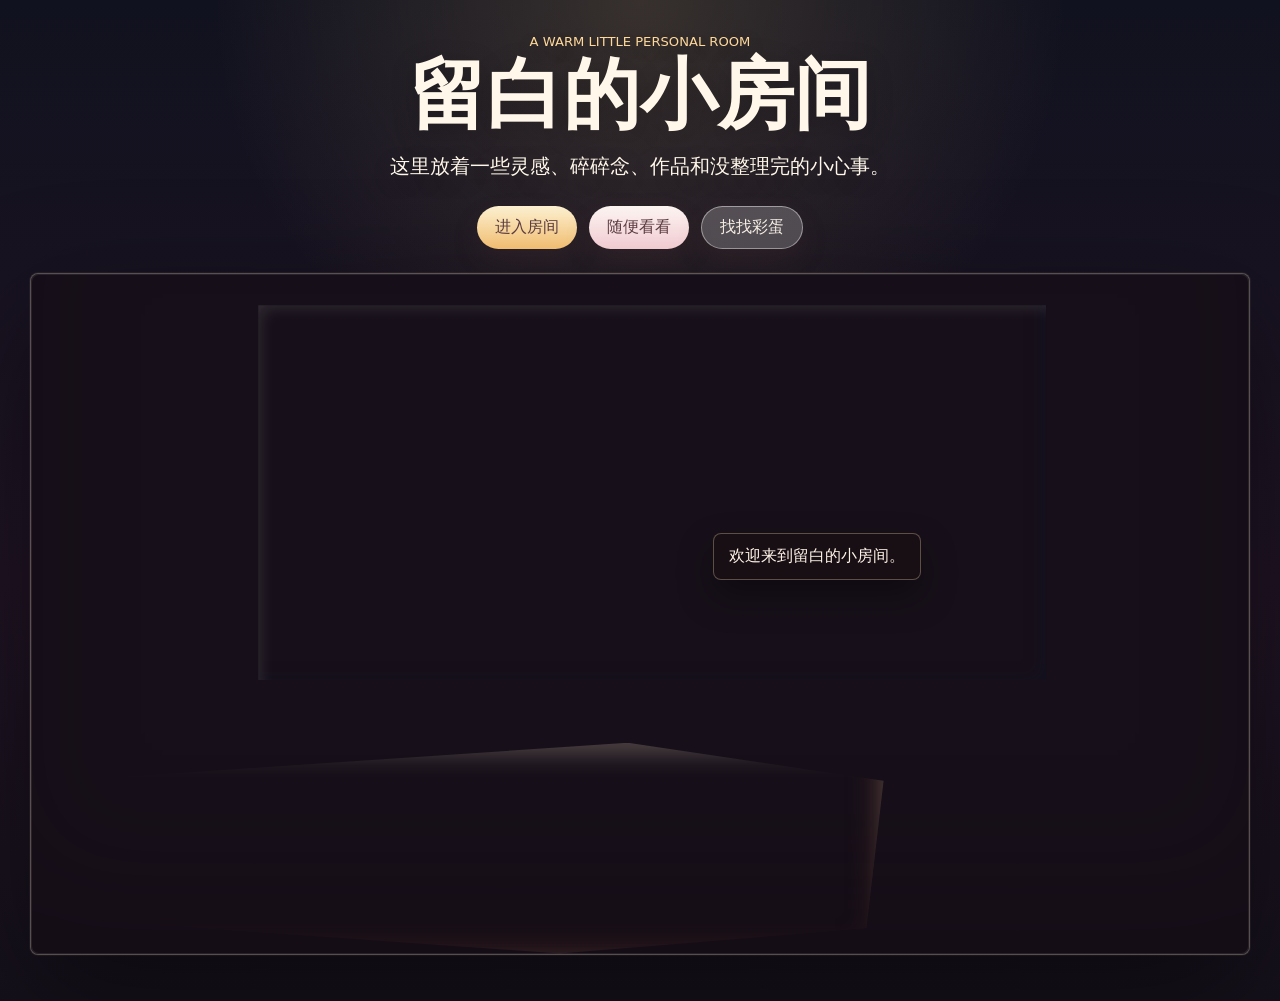
==== index.html @ 221726df "Add files via upload" ====
<!DOCTYPE html>
<html lang="zh-CN">
<head>
  <meta charset="UTF-8">
  <meta name="viewport" content="width=device-width, initial-scale=1.0">
  <title>留白的小房间</title>
  <link rel="stylesheet" href="style.css">
</head>
<body>
  <main class="page-shell">
    <section class="intro" aria-labelledby="site-title">
      <p class="eyebrow">A warm little personal room</p>
      <h1 id="site-title">留白的小房间</h1>
      <p class="subtitle">这里放着一些灵感、碎碎念、作品和没整理完的小心事。</p>
      <div class="hero-actions" aria-label="首页操作">
        <button class="soft-button" data-action="enter">进入房间</button>
        <button class="soft-button secondary" data-action="random-room">随便看看</button>
        <button class="soft-button ghost" data-action="drawer">找找彩蛋</button>
      </div>
    </section>

    <section class="room-wrap" aria-label="留白的小房间互动首页">
      <div class="room" id="room">
        <div class="wall-glow" aria-hidden="true"></div>
        <div class="room-fade-layer" id="roomFadeLayer" aria-hidden="true"></div>

        <button class="room-item window" data-panel="window" aria-label="窗户：今日心情和今日天空">
          <span class="night-sky">
            <span class="moon"></span>
            <span class="star star-a"></span>
            <span class="star star-b"></span>
            <span class="star star-c"></span>
            <span class="cloud cloud-a"></span>
            <span class="cloud cloud-b"></span>
          </span>
          <span class="window-frame"></span>
          <span class="item-label">今日天空</span>
        </button>

        <button class="room-item photo-wall" data-panel="photos" aria-label="墙上照片：图片作品和照片收藏">
          <span class="photo-card photo-one"></span>
          <span class="photo-card photo-two"></span>
          <span class="photo-card photo-three"></span>
          <span class="item-label">照片墙</span>
        </button>

        <button class="room-item sticky-notes" data-panel="notes" aria-label="便利贴：灵感记录">
          <span></span>
          <span></span>
          <span></span>
          <span class="item-label">灵感便利贴</span>
        </button>

        <button class="room-item wardrobe" data-panel="wardrobe" aria-label="衣柜：Warma 换装图鉴">
          <span class="wardrobe-door left-door"></span>
          <span class="wardrobe-door right-door"></span>
          <span class="handle handle-left"></span>
          <span class="handle handle-right"></span>
          <span class="item-label">换装图鉴</span>
        </button>

        <button class="room-item bed" data-panel="bed" aria-label="小床：碎碎念和日常短句">
          <span class="pillow"></span>
          <span class="blanket"></span>
          <span class="bed-leg leg-left"></span>
          <span class="bed-leg leg-right"></span>
          <span class="item-label">碎碎念</span>
        </button>

        <button class="room-item desk" data-panel="desk" aria-label="书桌：网页项目和小工具">
          <span class="desk-top"></span>
          <span class="desk-leg left"></span>
          <span class="desk-leg right"></span>
          <span class="item-label">项目书桌</span>
        </button>

        <button class="room-item computer" data-panel="computer" aria-label="电脑：作品展示">
          <span class="monitor">
            <span class="screen-line"></span>
            <span class="screen-dot"></span>
          </span>
          <span class="monitor-stand"></span>
          <span class="keyboard"></span>
          <span class="item-label">作品电脑</span>
        </button>

        <button class="room-item drawer" data-panel="drawer" aria-label="抽屉：隐藏彩蛋">
          <span class="drawer-box"></span>
          <span class="drawer-knob"></span>
          <span class="item-label">秘密抽屉</span>
        </button>

        <button class="room-item lamp" id="lampToggle" aria-label="台灯：切换星空和日出">
          <span class="lamp-shade"></span>
          <span class="lamp-light"></span>
          <span class="lamp-stem"></span>
          <span class="lamp-base"></span>
          <span class="item-label">台灯</span>
        </button>

        <button class="room-item warma" id="warma" aria-label="Warma 小助手：点击换装并随机说一句话">
          <img src="assets/warma-integrated.png" alt="" class="warma-art">
          <span class="item-label">Warma</span>
        </button>

        <div class="speech-bubble" id="speechBubble" aria-live="polite">
          欢迎来到留白的小房间。
        </div>
      </div>
    </section>
  </main>

  <div class="modal" id="contentModal" aria-hidden="true" role="dialog" aria-modal="true" aria-labelledby="modalTitle">
    <div class="modal-card">
      <button class="icon-button close-modal" type="button" aria-label="关闭弹窗">×</button>
      <p class="modal-kicker" id="modalKicker">Room corner</p>
      <h2 id="modalTitle">标题</h2>
      <div class="modal-content" id="modalContent"></div>
    </div>
  </div>

  <div class="developer-panel" id="developerPanel" aria-hidden="true" role="dialog" aria-modal="true" aria-labelledby="developerTitle">
    <div class="developer-card">
      <div class="developer-head">
        <div>
          <p class="modal-kicker">Hidden console</p>
          <h2 id="developerTitle">开发者数据面板</h2>
        </div>
        <button class="icon-button" id="closeDeveloper" type="button" aria-label="关闭开发者面板">×</button>
      </div>
      <p class="developer-help">在这里编辑房间数据 JSON。点击“应用修改”后会立即刷新页面内容。</p>
      <textarea id="dataEditor" spellcheck="false" aria-label="网站数据 JSON 编辑器"></textarea>
      <p class="developer-status" id="developerStatus" aria-live="polite">连续点击秘密抽屉 5 次可以再次打开这里。</p>
      <div class="developer-actions">
        <button class="soft-button" id="applyData" type="button">应用修改</button>
        <button class="soft-button secondary" id="exportData" type="button">导出 JSON</button>
        <button class="soft-button secondary" id="importData" type="button">导入 JSON</button>
        <button class="soft-button ghost" id="resetData" type="button">重置默认</button>
      </div>
    </div>
  </div>

  <script src="script.js"></script>
</body>
</html>
---- style.css ----
:root {
  --bg-top: #101d3b;
  --bg-bottom: #2d3154;
  --wall: #fff7ea;
  --wall-shadow: #f6dfc6;
  --floor: #d9ae7d;
  --floor-line: #c28f60;
  --wood: #d49b63;
  --wood-dark: #a87044;
  --cream: #fffaf0;
  --cream-deep: #ffe9c6;
  --pink: #ffd9df;
  --pink-deep: #ee9bac;
  --blue: #1b3564;
  --ink: #4c4055;
  --muted: #8b7683;
  --light: #ffd67e;
  --shadow: rgba(62, 42, 72, 0.24);
  --panel: rgba(255, 250, 239, 0.94);
  --focus: #ffba66;
  font-family: "Microsoft YaHei", "PingFang SC", "Noto Sans SC", system-ui, sans-serif;
}

* {
  box-sizing: border-box;
}

body {
  min-height: 100vh;
  margin: 0;
  color: var(--ink);
  background:
    radial-gradient(circle at 50% 20%, rgba(255, 213, 126, 0.18), transparent 34%),
    linear-gradient(180deg, var(--bg-top), var(--bg-bottom));
  overflow-x: hidden;
  transition: background 600ms ease, color 400ms ease;
}

body.day-mode {
  --bg-top: #9fd7ff;
  --bg-bottom: #ffe7bc;
  --wall: #fff9ed;
  --wall-shadow: #f4dbc0;
  --blue: #83c9ff;
  --light: #ffe2a3;
  --panel: rgba(255, 252, 244, 0.96);
}

button {
  font: inherit;
}

button:focus-visible,
textarea:focus-visible {
  outline: 3px solid var(--focus);
  outline-offset: 4px;
}

.page-shell {
  width: min(1180px, calc(100% - 28px));
  margin: 0 auto;
  padding: 34px 0 46px;
}

.intro {
  text-align: center;
  color: #fff8ea;
  margin-bottom: 24px;
  text-shadow: 0 6px 26px rgba(0, 0, 0, 0.22);
}

.eyebrow,
.modal-kicker {
  margin: 0 0 8px;
  color: #ffd99b;
  font-size: 0.82rem;
  letter-spacing: 0;
  text-transform: uppercase;
}

h1 {
  margin: 0;
  font-size: clamp(2.3rem, 6vw, 5.6rem);
  font-weight: 800;
  line-height: 1;
}

.subtitle {
  width: min(660px, 100%);
  margin: 16px auto 0;
  font-size: clamp(1rem, 2.4vw, 1.24rem);
  line-height: 1.7;
}

.hero-actions,
.developer-actions {
  display: flex;
  flex-wrap: wrap;
  justify-content: center;
  gap: 12px;
  margin-top: 22px;
}

.soft-button {
  min-height: 42px;
  border: 0;
  border-radius: 999px;
  padding: 10px 18px;
  color: #5f3e43;
  background: linear-gradient(180deg, #fff4d4, #ffc978);
  box-shadow: 0 12px 26px rgba(91, 57, 54, 0.2);
  cursor: pointer;
  transition: transform 180ms ease, box-shadow 180ms ease, filter 180ms ease;
}

.soft-button.secondary {
  background: linear-gradient(180deg, #fff8f4, #ffd8de);
}

.soft-button.ghost {
  background: rgba(255, 255, 255, 0.22);
  color: #fff7ed;
  border: 1px solid rgba(255, 255, 255, 0.45);
}

.soft-button:hover {
  transform: translateY(-2px);
  box-shadow: 0 16px 30px rgba(91, 57, 54, 0.26);
}

.room-wrap {
  position: relative;
  border-radius: 8px;
  padding: 14px;
  background: rgba(255, 255, 255, 0.12);
  box-shadow: 0 30px 90px rgba(0, 0, 0, 0.28);
}

.room {
  position: relative;
  aspect-ratio: 16 / 9;
  min-height: 520px;
  overflow: hidden;
  border-radius: 8px;
  background:
    linear-gradient(180deg, var(--wall) 0 70%, transparent 70%),
    repeating-linear-gradient(90deg, var(--floor) 0 84px, var(--floor-line) 84px 87px);
  box-shadow: inset 0 -88px 0 rgba(154, 93, 52, 0.12);
}

.room::before {
  content: "";
  position: absolute;
  left: 0;
  right: 0;
  bottom: 28%;
  height: 5px;
  background: var(--wall-shadow);
}

.wall-glow {
  position: absolute;
  inset: 0;
  background: radial-gradient(circle at 68% 48%, rgba(255, 214, 126, 0.45), transparent 25%);
  animation: glow 4.6s ease-in-out infinite;
  pointer-events: none;
}

.room-item {
  position: absolute;
  border: 0;
  padding: 0;
  color: inherit;
  background: transparent;
  cursor: pointer;
  transition: transform 180ms ease, filter 180ms ease;
}

.room-item:hover {
  transform: translateY(-4px);
  filter: drop-shadow(0 12px 14px rgba(90, 54, 70, 0.18));
}

.room-item:active {
  transform: translateY(1px) scale(0.98);
}

.item-label {
  position: absolute;
  left: 50%;
  bottom: -28px;
  transform: translateX(-50%);
  white-space: nowrap;
  padding: 5px 10px;
  border-radius: 999px;
  color: #6e4e58;
  background: rgba(255, 250, 239, 0.84);
  font-size: 0.76rem;
  box-shadow: 0 8px 16px rgba(85, 62, 70, 0.12);
  opacity: 0;
  transition: opacity 160ms ease, bottom 160ms ease;
  pointer-events: none;
}

.room-item:hover .item-label,
.room-item:focus-visible .item-label {
  bottom: -34px;
  opacity: 1;
}

.window {
  left: 7%;
  top: 10%;
  width: 25%;
  height: 31%;
  border: 10px solid #f9e3c4;
  border-radius: 8px;
  background: var(--blue);
  box-shadow: inset 0 0 0 4px rgba(255, 255, 255, 0.25), 0 14px 28px var(--shadow);
  overflow: hidden;
}

.night-sky,
.window-frame {
  position: absolute;
  inset: 0;
}

.window-frame::before,
.window-frame::after {
  content: "";
  position: absolute;
  background: #f9e3c4;
}

.window-frame::before {
  left: 50%;
  top: 0;
  width: 7px;
  height: 100%;
  transform: translateX(-50%);
}

.window-frame::after {
  left: 0;
  top: 50%;
  width: 100%;
  height: 7px;
  transform: translateY(-50%);
}

.moon {
  position: absolute;
  right: 17%;
  top: 14%;
  width: 38px;
  height: 38px;
  border-radius: 50%;
  background: #ffe89f;
  box-shadow: 0 0 28px rgba(255, 232, 159, 0.8);
}

.star {
  position: absolute;
  width: 5px;
  height: 5px;
  border-radius: 50%;
  background: #fff4bf;
  animation: twinkle 2.8s ease-in-out infinite;
}

.star-a { left: 16%; top: 18%; }
.star-b { left: 38%; top: 31%; animation-delay: 800ms; }
.star-c { right: 23%; bottom: 22%; animation-delay: 1400ms; }

.cloud {
  position: absolute;
  width: 76px;
  height: 22px;
  border-radius: 999px;
  background: rgba(255, 255, 255, 0.58);
  animation: drift 12s linear infinite;
}

.cloud::before,
.cloud::after {
  content: "";
  position: absolute;
  border-radius: 50%;
  background: inherit;
}

.cloud::before {
  left: 12px;
  top: -12px;
  width: 28px;
  height: 28px;
}

.cloud::after {
  right: 14px;
  top: -8px;
  width: 24px;
  height: 24px;
}

.cloud-a { left: -30%; bottom: 24%; }
.cloud-b { left: 28%; top: 20%; transform: scale(0.75); animation-delay: -5s; }

.photo-wall {
  left: 39%;
  top: 9%;
  width: 18%;
  height: 22%;
}

.photo-card {
  position: absolute;
  width: 56px;
  height: 68px;
  border: 6px solid #fff8ed;
  border-bottom-width: 14px;
  background: linear-gradient(145deg, #ffdce5, #9ec9ff);
  box-shadow: 0 10px 18px rgba(80, 52, 76, 0.14);
}

.photo-one { left: 8%; top: 8%; transform: rotate(-8deg); }
.photo-two { left: 38%; top: 23%; background: linear-gradient(145deg, #fff1a8, #ffbfd0); }
.photo-three { right: 6%; top: 3%; transform: rotate(7deg); background: linear-gradient(145deg, #b4e8d7, #ffe3a8); }

.sticky-notes {
  left: 60%;
  top: 13%;
  width: 14%;
  height: 18%;
}

.sticky-notes span:not(.item-label) {
  position: absolute;
  width: 54px;
  height: 48px;
  border-radius: 6px 6px 12px 6px;
  box-shadow: 0 8px 14px rgba(86, 60, 70, 0.12);
}

.sticky-notes span:nth-child(1) {
  left: 0;
  top: 0;
  background: #fff1a8;
  transform: rotate(-4deg);
}

.sticky-notes span:nth-child(2) {
  left: 48px;
  top: 20px;
  background: #ffdce5;
  transform: rotate(5deg);
}

.sticky-notes span:nth-child(3) {
  left: 25px;
  top: 58px;
  background: #d8f3e9;
  transform: rotate(-2deg);
}

.wardrobe {
  right: 6%;
  bottom: 24%;
  width: 18%;
  height: 43%;
  border-radius: 8px 8px 5px 5px;
  background: #e2ad78;
  box-shadow: inset 0 -12px 0 rgba(130, 75, 45, 0.14), 0 18px 32px var(--shadow);
}

.wardrobe-door {
  position: absolute;
  top: 7%;
  width: 46%;
  height: 86%;
  border-radius: 8px;
  background: linear-gradient(180deg, #eec18d, #c88654);
  border: 3px solid rgba(122, 73, 48, 0.16);
}

.left-door { left: 4%; }
.right-door { right: 4%; }

.handle {
  position: absolute;
  top: 48%;
  width: 9px;
  height: 28px;
  border-radius: 999px;
  background: #fff3cf;
}

.handle-left { left: 45%; }
.handle-right { right: 45%; }

.bed {
  left: 8%;
  bottom: 13%;
  width: 33%;
  height: 23%;
  border-radius: 18px 26px 8px 8px;
  background: #dfac76;
  box-shadow: 0 18px 32px var(--shadow);
}

.pillow {
  position: absolute;
  left: 8%;
  top: 15%;
  width: 24%;
  height: 32%;
  border-radius: 16px;
  background: #fff7ed;
}

.blanket {
  position: absolute;
  right: 0;
  bottom: 0;
  width: 73%;
  height: 72%;
  border-radius: 34px 20px 8px 8px;
  background:
    radial-gradient(circle at 20% 36%, rgba(255, 255, 255, 0.28), transparent 18%),
    linear-gradient(135deg, #ffd8df, #ee9bac);
}

.bed-leg {
  position: absolute;
  bottom: -18px;
  width: 16px;
  height: 22px;
  border-radius: 0 0 6px 6px;
  background: var(--wood-dark);
}

.leg-left { left: 10%; }
.leg-right { right: 10%; }

.desk {
  left: 44%;
  bottom: 18%;
  width: 25%;
  height: 19%;
}

.desk-top {
  position: absolute;
  left: 0;
  top: 10%;
  width: 100%;
  height: 28%;
  border-radius: 8px;
  background: var(--wood);
  box-shadow: 0 14px 20px var(--shadow);
}

.desk-leg {
  position: absolute;
  top: 34%;
  width: 13%;
  height: 62%;
  border-radius: 0 0 8px 8px;
  background: var(--wood-dark);
}

.desk-leg.left { left: 10%; }
.desk-leg.right { right: 10%; }

.computer {
  left: 50%;
  bottom: 32%;
  width: 13%;
  height: 18%;
}

.monitor {
  position: absolute;
  left: 6%;
  top: 0;
  width: 88%;
  height: 62%;
  border: 8px solid #f4efe9;
  border-radius: 8px;
  background: linear-gradient(145deg, #29365e, #6679aa);
  box-shadow: inset 0 0 18px rgba(255, 220, 163, 0.25), 0 10px 18px var(--shadow);
}

.screen-line {
  position: absolute;
  left: 16%;
  top: 30%;
  width: 44%;
  height: 5px;
  border-radius: 999px;
  background: #ffd99b;
}

.screen-dot {
  position: absolute;
  right: 18%;
  bottom: 24%;
  width: 10px;
  height: 10px;
  border-radius: 50%;
  background: #bdf2df;
}

.monitor-stand {
  position: absolute;
  left: 43%;
  top: 60%;
  width: 14%;
  height: 18%;
  background: #f4efe9;
}

.keyboard {
  position: absolute;
  left: 20%;
  bottom: 10%;
  width: 60%;
  height: 13%;
  border-radius: 999px;
  background: #fff7ed;
}

.drawer {
  left: 69%;
  bottom: 17%;
  width: 11%;
  height: 17%;
}

.drawer-box {
  position: absolute;
  inset: 0;
  border-radius: 8px;
  background: linear-gradient(180deg, #eec18d, #bd7c4d);
  box-shadow: 0 16px 26px var(--shadow);
}

.drawer-knob {
  position: absolute;
  left: 50%;
  top: 48%;
  width: 16px;
  height: 16px;
  border-radius: 50%;
  background: #fff1bd;
  transform: translate(-50%, -50%);
}

.lamp {
  left: 70%;
  bottom: 32%;
  width: 9%;
  height: 22%;
}

.lamp-light {
  position: absolute;
  left: 50%;
  top: 20%;
  width: 150px;
  height: 150px;
  transform: translate(-50%, -20%);
  border-radius: 50%;
  background: radial-gradient(circle, rgba(255, 214, 126, 0.5), transparent 68%);
  animation: glow 3.4s ease-in-out infinite;
}

.lamp-shade {
  position: absolute;
  left: 22%;
  top: 8%;
  z-index: 1;
  width: 56%;
  height: 30%;
  border-radius: 42% 42% 14px 14px;
  background: #ffd36e;
}

.lamp-stem {
  position: absolute;
  left: 47%;
  top: 36%;
  width: 8%;
  height: 42%;
  background: #9f7048;
}

.lamp-base {
  position: absolute;
  left: 22%;
  bottom: 8%;
  width: 58%;
  height: 12%;
  border-radius: 999px;
  background: #9f7048;
}

.warma {
  left: 41%;
  bottom: 20%;
  width: 10%;
  height: 29%;
  animation: floaty 3s ease-in-out infinite;
}

.warma-hair {
  position: absolute;
  left: 19%;
  top: 1%;
  width: 62%;
  height: 34%;
  border-radius: 48% 48% 42% 42%;
  background: #f4c37e;
  box-shadow: -12px 12px 0 #e79b68, 12px 12px 0 #e79b68;
}

.warma-face {
  position: absolute;
  left: 24%;
  top: 12%;
  width: 52%;
  height: 28%;
  border-radius: 44% 44% 48% 48%;
  background: #fff0df;
}

.eye {
  position: absolute;
  top: 40%;
  width: 7px;
  height: 10px;
  border-radius: 50%;
  background: #5c4050;
}

.left-eye { left: 27%; }
.right-eye { right: 27%; }

.mouth {
  position: absolute;
  left: 45%;
  bottom: 22%;
  width: 12px;
  height: 6px;
  border-bottom: 2px solid #d98791;
  border-radius: 50%;
}

.warma-body {
  position: absolute;
  left: 30%;
  top: 39%;
  width: 40%;
  height: 34%;
  border-radius: 18px 18px 8px 8px;
  background: linear-gradient(180deg, #fff7ed, #ffd2dc);
}

.warma-skirt {
  position: absolute;
  left: 22%;
  top: 66%;
  width: 56%;
  height: 18%;
  border-radius: 12px 12px 18px 18px;
  background: #ee9bac;
}

.warma-arm {
  position: absolute;
  top: 45%;
  width: 11%;
  height: 28%;
  border-radius: 999px;
  background: #fff0df;
}

.arm-left { left: 18%; transform: rotate(20deg); }
.arm-right { right: 18%; transform: rotate(-22deg); }

.speech-bubble {
  position: absolute;
  left: 48%;
  bottom: 53%;
  max-width: 260px;
  padding: 12px 15px;
  border-radius: 8px;
  color: #66505a;
  background: rgba(255, 250, 239, 0.92);
  box-shadow: 0 14px 28px rgba(73, 48, 70, 0.16);
  transform: translateY(8px);
  opacity: 0;
  transition: opacity 220ms ease, transform 220ms ease;
  pointer-events: none;
}

.speech-bubble.show {
  opacity: 1;
  transform: translateY(0);
}

.modal,
.developer-panel {
  position: fixed;
  inset: 0;
  z-index: 20;
  display: none;
  align-items: center;
  justify-content: center;
  padding: 20px;
  background: rgba(23, 24, 45, 0.52);
  backdrop-filter: blur(6px);
}

.modal.is-open,
.developer-panel.is-open {
  display: flex;
  animation: fadeIn 180ms ease;
}

.modal-card,
.developer-card {
  position: relative;
  width: min(560px, 100%);
  max-height: min(760px, calc(100vh - 40px));
  overflow: auto;
  border: 1px solid rgba(255, 255, 255, 0.7);
  border-radius: 8px;
  padding: 26px;
  background: var(--panel);
  box-shadow: 0 28px 80px rgba(32, 22, 42, 0.34);
}

.modal-card h2,
.developer-card h2 {
  margin: 0 36px 14px 0;
  font-size: 1.7rem;
}

.icon-button {
  width: 38px;
  height: 38px;
  border: 0;
  border-radius: 50%;
  color: #744e55;
  background: #fff0dc;
  cursor: pointer;
}

.close-modal {
  position: absolute;
  right: 18px;
  top: 18px;
}

.modal-content {
  display: grid;
  gap: 12px;
}

.content-block {
  border-left: 4px solid #ffc978;
  border-radius: 8px;
  padding: 12px 14px;
  background: rgba(255, 255, 255, 0.55);
}

.content-block h3 {
  margin: 0 0 6px;
  font-size: 1rem;
}

.content-block p,
.content-block ul {
  margin: 0;
  color: var(--muted);
  line-height: 1.65;
}

.content-block ul {
  padding-left: 1.2em;
}

.developer-card {
  width: min(780px, 100%);
}

.developer-head {
  display: flex;
  justify-content: space-between;
  gap: 16px;
  align-items: flex-start;
}

.developer-help,
.developer-status {
  margin: 0 0 12px;
  color: var(--muted);
  line-height: 1.6;
}

.developer-status {
  min-height: 24px;
  color: #9a6270;
}

#dataEditor {
  width: 100%;
  min-height: 320px;
  resize: vertical;
  border: 1px solid #ead6c0;
  border-radius: 8px;
  padding: 14px;
  color: #463944;
  background: #fffdf8;
  font: 0.9rem/1.55 Consolas, "Courier New", monospace;
}

.developer-actions {
  justify-content: flex-start;
}

body.day-mode .moon {
  background: #fff3c5;
  box-shadow: 0 0 12px rgba(255, 227, 145, 0.4);
}

body.day-mode .night-sky {
  background: linear-gradient(180deg, #7ec9ff, #cdefff);
}

body.day-mode .star {
  opacity: 0;
}

@keyframes drift {
  from { transform: translateX(-50px); }
  to { transform: translateX(240px); }
}

@keyframes twinkle {
  0%, 100% { opacity: 0.55; transform: scale(0.9); }
  50% { opacity: 1; transform: scale(1.25); }
}

@keyframes glow {
  0%, 100% { opacity: 0.72; }
  50% { opacity: 1; }
}

@keyframes floaty {
  0%, 100% { transform: translateY(0); }
  50% { transform: translateY(-7px); }
}

@keyframes fadeIn {
  from { opacity: 0; }
  to { opacity: 1; }
}

@media (max-width: 760px) {
  .page-shell {
    width: min(100% - 16px, 620px);
    padding-top: 22px;
  }

  .room-wrap {
    padding: 8px;
  }

  .room {
    aspect-ratio: 10 / 16;
    min-height: 700px;
  }

  .window {
    left: 7%;
    top: 7%;
    width: 42%;
    height: 20%;
  }

  .photo-wall {
    left: 56%;
    top: 7%;
    width: 34%;
    height: 16%;
  }

  .sticky-notes {
    left: 55%;
    top: 26%;
    width: 34%;
    height: 14%;
  }

  .wardrobe {
    right: 7%;
    bottom: 30%;
    width: 31%;
    height: 29%;
  }

  .bed {
    left: 7%;
    bottom: 13%;
    width: 52%;
    height: 15%;
  }

  .desk {
    left: 12%;
    bottom: 34%;
    width: 42%;
    height: 15%;
  }

  .computer {
    left: 22%;
    bottom: 45%;
    width: 24%;
    height: 12%;
  }

  .drawer {
    left: 63%;
    bottom: 16%;
    width: 21%;
    height: 12%;
  }

  .lamp {
    left: 68%;
    bottom: 47%;
    width: 17%;
    height: 16%;
  }

  .warma {
    left: 47%;
    bottom: 32%;
    width: 20%;
    height: 19%;
  }

  .speech-bubble {
    left: 16%;
    right: 16%;
    bottom: 58%;
    max-width: none;
  }

  .photo-card {
    width: 45px;
    height: 56px;
  }

  .sticky-notes span:not(.item-label) {
    width: 46px;
    height: 40px;
  }
}

@media (max-width: 430px) {
  .hero-actions,
  .developer-actions {
    align-items: stretch;
    flex-direction: column;
  }

  .soft-button {
    width: 100%;
  }

  .intro {
    margin-bottom: 16px;
  }

  .modal-card,
  .developer-card {
    padding: 20px;
  }
}

/* More grounded v2 look: warm 3D room and Warma character details. */
.room-wrap {
  perspective: 1200px;
  background:
    linear-gradient(145deg, rgba(255, 255, 255, 0.2), rgba(255, 217, 166, 0.08)),
    rgba(255, 255, 255, 0.1);
}

.room {
  transform-style: preserve-3d;
  background:
    radial-gradient(ellipse at 68% 48%, rgba(255, 216, 139, 0.38), transparent 27%),
    linear-gradient(90deg, rgba(237, 216, 197, 0.9) 0 1px, transparent 1px 73%, rgba(211, 188, 169, 0.7) 73% 73.4%, transparent 73.4%),
    linear-gradient(180deg, #fff8ec 0 68%, transparent 68%),
    linear-gradient(160deg, #e7bc84 0 55%, #c9915f 55% 100%);
  box-shadow:
    inset 0 16px 38px rgba(255, 255, 255, 0.58),
    inset 0 -140px 90px rgba(108, 64, 45, 0.18),
    0 34px 110px rgba(0, 0, 0, 0.32);
}

.room::before {
  bottom: 31.5%;
  height: 8px;
  background: linear-gradient(90deg, #d8b896, #f7dfc3, #cba47c);
  box-shadow: 0 12px 26px rgba(132, 91, 64, 0.2);
  z-index: 1;
}

.room::after {
  content: "";
  position: absolute;
  left: -8%;
  right: -8%;
  bottom: -16%;
  height: 47%;
  background:
    repeating-linear-gradient(104deg, rgba(255, 255, 255, 0.16) 0 2px, transparent 2px 76px),
    linear-gradient(180deg, rgba(255, 226, 184, 0.44), rgba(120, 72, 43, 0.22));
  transform: rotateX(58deg);
  transform-origin: bottom center;
  z-index: 0;
  pointer-events: none;
}

.wall-glow {
  background:
    radial-gradient(ellipse at 73% 58%, rgba(255, 209, 118, 0.5), transparent 24%),
    linear-gradient(90deg, rgba(255, 255, 255, 0.08), transparent 35%, rgba(130, 92, 80, 0.08));
}

.room-item {
  z-index: 2;
  filter: drop-shadow(0 16px 18px rgba(55, 39, 48, 0.16));
}

.window {
  border-width: 12px;
  background:
    linear-gradient(135deg, rgba(255, 255, 255, 0.18), transparent 34%),
    var(--blue);
  box-shadow:
    inset 8px 8px 18px rgba(255, 255, 255, 0.15),
    inset -9px -9px 20px rgba(10, 20, 44, 0.34),
    0 24px 34px rgba(53, 38, 55, 0.24);
  transform: rotateY(-5deg);
}

.photo-card {
  border-radius: 5px;
  box-shadow:
    0 12px 18px rgba(67, 46, 62, 0.16),
    inset 0 0 18px rgba(255, 255, 255, 0.22);
}

.wardrobe {
  background: linear-gradient(115deg, #f0c38e, #c98d5b 62%, #a66d45);
  box-shadow:
    inset 13px 0 22px rgba(255, 239, 211, 0.32),
    inset -18px 0 30px rgba(106, 59, 37, 0.26),
    0 24px 38px rgba(69, 43, 47, 0.25);
  transform: rotateY(-8deg);
}

.wardrobe-door {
  background:
    linear-gradient(90deg, rgba(255, 242, 218, 0.34), transparent 28%),
    linear-gradient(180deg, #edbd85, #bd7b4b);
}

.bed {
  background:
    linear-gradient(180deg, rgba(255, 238, 216, 0.45), transparent 35%),
    linear-gradient(120deg, #e7b47a, #b9774c);
  box-shadow:
    inset 0 12px 22px rgba(255, 237, 211, 0.22),
    inset -16px -12px 24px rgba(104, 59, 42, 0.22),
    0 26px 38px rgba(69, 43, 47, 0.24);
  transform: rotateX(2deg) rotateY(4deg);
}

.blanket {
  background:
    radial-gradient(circle at 24% 30%, rgba(255, 255, 255, 0.36), transparent 17%),
    linear-gradient(135deg, #ffe2e8 0 20%, #f3aab8 52%, #d77d94 100%);
  box-shadow: inset -18px -14px 26px rgba(142, 64, 86, 0.18);
}

.pillow {
  box-shadow: inset -8px -6px 18px rgba(213, 167, 151, 0.18), 0 8px 16px rgba(85, 55, 58, 0.12);
}

.desk-top {
  height: 34%;
  background:
    linear-gradient(90deg, rgba(255, 235, 196, 0.32), transparent 34%),
    linear-gradient(180deg, #e0a166, #a96d42);
  box-shadow:
    inset 0 9px 12px rgba(255, 235, 198, 0.28),
    0 18px 26px rgba(71, 46, 48, 0.23);
  transform: skewX(-4deg);
}

.desk-leg {
  top: 38%;
  background: linear-gradient(90deg, #b47a4c, #7f4d32);
}

.monitor {
  background:
    radial-gradient(circle at 72% 30%, rgba(255, 221, 150, 0.28), transparent 18%),
    linear-gradient(145deg, #1d2748, #4e628d);
  box-shadow:
    inset 0 0 22px rgba(255, 219, 155, 0.22),
    inset -10px -8px 18px rgba(5, 13, 30, 0.28),
    0 12px 20px rgba(64, 42, 54, 0.22);
}

.drawer-box {
  background:
    linear-gradient(90deg, rgba(255, 229, 192, 0.3), transparent 35%),
    linear-gradient(180deg, #e6af78, #a86a43);
  box-shadow:
    inset -14px -10px 18px rgba(94, 51, 35, 0.24),
    0 20px 30px rgba(64, 42, 54, 0.2);
}

.lamp-shade {
  background: linear-gradient(120deg, #ffe39b, #d8943b);
  box-shadow:
    inset 8px 5px 10px rgba(255, 250, 208, 0.4),
    inset -8px -8px 14px rgba(119, 71, 37, 0.22);
}

.lamp-light {
  width: 210px;
  height: 190px;
  background: radial-gradient(circle, rgba(255, 220, 132, 0.58), rgba(255, 199, 93, 0.2) 44%, transparent 70%);
}

.warma {
  left: 39%;
  bottom: 18%;
  width: 15%;
  height: 41%;
  min-width: 128px;
  transform-origin: bottom center;
  filter: drop-shadow(0 24px 24px rgba(59, 38, 48, 0.22));
}

.warma:hover {
  filter: drop-shadow(0 28px 26px rgba(59, 38, 48, 0.28));
}

.warma-shadow {
  position: absolute;
  left: 18%;
  bottom: -2%;
  width: 64%;
  height: 9%;
  border-radius: 50%;
  background: rgba(72, 45, 52, 0.22);
  filter: blur(4px);
}

.warma-hair {
  left: 21%;
  top: 5%;
  z-index: 5;
  width: 58%;
  height: 26%;
  border-radius: 48% 48% 38% 38%;
  background:
    radial-gradient(circle at 32% 18%, rgba(255, 255, 255, 0.9), transparent 22%),
    linear-gradient(145deg, #fffdfb 0 32%, #ffe7ee 68%, #f5c8d5 100%);
  box-shadow:
    inset 9px 8px 13px rgba(255, 255, 255, 0.76),
    inset -12px -7px 16px rgba(230, 151, 174, 0.2),
    0 5px 14px rgba(114, 72, 83, 0.12);
}

.warma-hair::before,
.warma-hair::after {
  content: "";
  position: absolute;
  top: 25%;
  width: 25%;
  height: 58%;
  border-radius: 50%;
  background: linear-gradient(160deg, #fffdfb, #f5c9d5);
}

.warma-hair::before { left: -8%; transform: rotate(10deg); }
.warma-hair::after { right: -8%; transform: rotate(-10deg); }

.ahoge {
  position: absolute;
  left: 48%;
  top: -5%;
  z-index: 8;
  width: 36px;
  height: 52px;
  border-left: 8px solid #fff5f7;
  border-radius: 80% 0 0 0;
  transform: rotate(22deg);
  filter: drop-shadow(3px 2px 0 rgba(232, 171, 188, 0.35));
}

.top-bow,
.tail-bow {
  position: absolute;
  z-index: 10;
  width: 45px;
  height: 30px;
}

.top-bow {
  left: 50%;
  top: 1%;
  transform: translateX(-50%) rotate(-2deg);
}

.top-bow::before,
.top-bow::after,
.tail-bow::before,
.tail-bow::after,
.chest-bow::before,
.chest-bow::after {
  content: "";
  position: absolute;
  top: 5px;
  width: 22px;
  height: 20px;
  border-radius: 70% 30% 70% 30%;
  background: linear-gradient(135deg, #ff5964, #bf1e2b);
  box-shadow: inset 4px 3px 7px rgba(255, 202, 198, 0.35), inset -5px -5px 9px rgba(94, 0, 15, 0.22);
}

.top-bow::before,
.tail-bow::before,
.chest-bow::before {
  left: 0;
  transform: rotate(-18deg);
}

.top-bow::after,
.tail-bow::after,
.chest-bow::after {
  right: 0;
  transform: rotate(18deg) scaleX(-1);
}

.top-bow::after {
  box-shadow:
    inset 4px 3px 7px rgba(255, 202, 198, 0.35),
    inset -5px -5px 9px rgba(94, 0, 15, 0.22),
    -22px 7px 0 -8px #ffd358;
}

.bangs {
  position: absolute;
  left: 25%;
  top: 15%;
  z-index: 9;
  width: 50%;
  height: 13%;
}

.bangs span {
  position: absolute;
  top: 0;
  width: 31%;
  height: 100%;
  border-radius: 10px 10px 70% 70%;
  background: linear-gradient(180deg, #fff, #f6cdd8);
}

.bangs span:nth-child(1) { left: 5%; transform: rotate(12deg); }
.bangs span:nth-child(2) { left: 35%; height: 112%; }
.bangs span:nth-child(3) { right: 5%; transform: rotate(-12deg); }

.hair-braid {
  position: absolute;
  top: 23%;
  z-index: 3;
  width: 23%;
  height: 42%;
}

.braid-left { left: 4%; transform: rotate(8deg); }
.braid-right { right: 4%; transform: rotate(-8deg); }

.hair-braid span {
  position: absolute;
  left: 21%;
  width: 58%;
  height: 26%;
  border-radius: 50%;
  background:
    radial-gradient(circle at 30% 22%, rgba(255, 255, 255, 0.9), transparent 22%),
    linear-gradient(145deg, #fffafa, #f6cbd8);
  box-shadow: inset -5px -3px 9px rgba(224, 143, 167, 0.18), 0 4px 8px rgba(90, 54, 64, 0.08);
}

.hair-braid span:nth-child(1) { top: 0; }
.hair-braid span:nth-child(2) { top: 23%; transform: translateX(7px); }
.hair-braid span:nth-child(3) { top: 46%; transform: translateX(-3px); }

.tail-bow {
  z-index: 8;
  width: 28px;
  height: 20px;
  top: 56%;
}

.tail-bow::before,
.tail-bow::after {
  width: 14px;
  height: 13px;
  top: 4px;
}

.tail-bow-left { left: 6%; transform: rotate(10deg); }
.tail-bow-right { right: 6%; transform: rotate(-10deg); }

.warma-face {
  left: 28%;
  top: 17%;
  z-index: 7;
  width: 44%;
  height: 25%;
  border-radius: 48% 48% 46% 46%;
  background:
    radial-gradient(circle at 30% 34%, rgba(255, 255, 255, 0.55), transparent 18%),
    linear-gradient(180deg, #fff2e7, #ffd8cc);
  box-shadow:
    inset 8px 6px 12px rgba(255, 255, 255, 0.54),
    inset -7px -5px 13px rgba(222, 126, 119, 0.13);
}

.eye {
  top: 38%;
  width: 14px;
  height: 18px;
  background:
    radial-gradient(circle at 38% 24%, #fff 0 13%, transparent 14%),
    radial-gradient(circle at 58% 66%, #ffcc79 0 16%, transparent 17%),
    linear-gradient(180deg, #c32835, #ff7b3f 58%, #6e2431);
  box-shadow: 0 0 0 1px rgba(97, 23, 38, 0.22);
}

.left-eye { left: 24%; }
.right-eye { right: 24%; }

.blush {
  position: absolute;
  top: 60%;
  width: 15px;
  height: 8px;
  border-radius: 50%;
  background: rgba(255, 132, 150, 0.34);
  filter: blur(1px);
}

.blush-left { left: 12%; }
.blush-right { right: 12%; }

.mouth {
  left: 45%;
  bottom: 17%;
  width: 13px;
  height: 8px;
  border-bottom: 2px solid #c76a77;
}

.warma-body {
  left: 31%;
  top: 44%;
  z-index: 4;
  width: 38%;
  height: 28%;
  border-radius: 22px 22px 16px 16px;
  background:
    radial-gradient(ellipse at 30% 24%, rgba(255, 255, 255, 0.95), transparent 28%),
    linear-gradient(180deg, #fffdf8, #ffe8ee);
  box-shadow:
    inset 9px 8px 16px rgba(255, 255, 255, 0.66),
    inset -8px -10px 18px rgba(224, 149, 166, 0.18),
    0 8px 14px rgba(95, 55, 66, 0.1);
}

.scarf {
  position: absolute;
  left: 33%;
  top: 40%;
  z-index: 7;
  width: 34%;
  height: 8%;
  border-radius: 999px;
  background: linear-gradient(90deg, #db2231, #ff6872);
  box-shadow: inset 3px 3px 6px rgba(255, 199, 195, 0.32);
}

.chest-bow {
  position: absolute;
  left: 39%;
  top: 50%;
  z-index: 8;
  width: 32px;
  height: 22px;
}

.chest-bow::before,
.chest-bow::after {
  width: 16px;
  height: 14px;
}

.chest-bow::after {
  box-shadow:
    inset 4px 3px 7px rgba(255, 202, 198, 0.35),
    inset -5px -5px 9px rgba(94, 0, 15, 0.22),
    -15px 5px 0 -6px #ffd358;
}

.warma-skirt {
  left: 25%;
  top: 68%;
  z-index: 3;
  width: 50%;
  height: 16%;
  border-radius: 12px 12px 24px 24px;
  background:
    repeating-linear-gradient(90deg, rgba(255, 255, 255, 0.18) 0 6px, transparent 6px 15px),
    linear-gradient(180deg, #ff8690, #d94c5c);
  box-shadow: inset -8px -6px 13px rgba(113, 12, 35, 0.18);
}

.warma-arm {
  z-index: 3;
  top: 46%;
  width: 14%;
  height: 29%;
  border-radius: 999px;
  background: linear-gradient(180deg, #fffdf8, #ffe7ed);
  box-shadow: inset -5px -6px 9px rgba(220, 145, 162, 0.16);
}

.arm-left { left: 22%; transform: rotate(17deg); }
.arm-right { right: 22%; transform: rotate(-19deg); }

.warma::before,
.warma::after {
  content: "";
  position: absolute;
  z-index: 2;
  top: 82%;
  width: 9%;
  height: 14%;
  border-radius: 999px;
  background: linear-gradient(180deg, #fff2e7, #f4c0b4);
}

.warma::before { left: 39%; }
.warma::after { right: 39%; }

body.day-mode .room {
  background:
    radial-gradient(ellipse at 60% 30%, rgba(255, 244, 201, 0.46), transparent 30%),
    linear-gradient(90deg, rgba(237, 216, 197, 0.88) 0 1px, transparent 1px 73%, rgba(211, 188, 169, 0.55) 73% 73.4%, transparent 73.4%),
    linear-gradient(180deg, #fffbed 0 68%, transparent 68%),
    linear-gradient(160deg, #efc995 0 55%, #ce9b6a 55% 100%);
}

@media (max-width: 760px) {
  .warma {
    left: 40%;
    bottom: 29%;
    width: 27%;
    height: 25%;
    min-width: 118px;
  }

  .speech-bubble {
    bottom: 59%;
  }

  .room::after {
    bottom: -11%;
  }
}

@media (max-width: 430px) {
  .warma {
    left: 38%;
    width: 30%;
    min-width: 108px;
  }

  .top-bow {
    transform: translateX(-50%) scale(0.9);
  }
}

/* AI image edition: the room and character are raster assets, not CSS-built shapes. */
body {
  background:
    radial-gradient(circle at 50% 0%, rgba(255, 207, 122, 0.16), transparent 36%),
    linear-gradient(180deg, #11121f, #201424 58%, #15111b);
}

body.day-mode {
  background:
    radial-gradient(circle at 50% 0%, rgba(255, 221, 150, 0.22), transparent 38%),
    linear-gradient(180deg, #26324d, #2f2634 58%, #201823);
}

.room-wrap {
  padding: 0;
  border: 1px solid rgba(255, 232, 190, 0.22);
  background: rgba(255, 239, 217, 0.08);
  box-shadow:
    0 38px 120px rgba(0, 0, 0, 0.46),
    0 0 0 1px rgba(255, 255, 255, 0.05);
}

.room {
  min-height: auto;
  aspect-ratio: 16 / 9;
  border-radius: 8px;
  background-image:
    linear-gradient(180deg, rgba(16, 13, 20, 0.05), rgba(16, 13, 20, 0.18)),
    url("assets/room-rainy-window.png");
  background-position: center;
  background-size: cover;
  box-shadow:
    inset 0 0 0 1px rgba(255, 255, 255, 0.08),
    inset 0 -90px 110px rgba(16, 10, 12, 0.22);
}

body.day-mode .room {
  background-image:
    linear-gradient(180deg, rgba(255, 225, 176, 0.12), rgba(23, 15, 21, 0.1)),
    url("assets/room-rainy-window.png");
  filter: saturate(1.06) brightness(1.08);
}

.room::before,
.room::after,
.wall-glow {
  display: none;
}

.room-item {
  z-index: 4;
  border-radius: 8px;
  background: rgba(255, 225, 172, 0);
  filter: none;
}

.room-item > span:not(.item-label) {
  display: none;
}

.room-item:hover,
.room-item:focus-visible {
  background:
    radial-gradient(ellipse at center, rgba(255, 213, 132, 0.22), rgba(255, 213, 132, 0.02) 66%, transparent 72%);
  box-shadow: inset 0 0 0 1px rgba(255, 233, 186, 0.35);
  filter: none;
  transform: none;
}

.room-item:active {
  transform: scale(0.99);
}

.item-label {
  z-index: 8;
  bottom: 8px;
  color: #fff6e8;
  background: rgba(30, 19, 23, 0.62);
  border: 1px solid rgba(255, 225, 175, 0.32);
  box-shadow: 0 12px 26px rgba(0, 0, 0, 0.28);
  backdrop-filter: blur(8px);
}

.room-item:hover .item-label,
.room-item:focus-visible .item-label {
  bottom: 12px;
}

.window {
  left: 19.5%;
  top: 5%;
  width: 61%;
  height: 55%;
  border: 0;
  overflow: visible;
  transform: none;
}

.photo-wall {
  left: 1.5%;
  top: 20%;
  width: 13%;
  height: 24%;
}

.sticky-notes {
  left: 6.5%;
  top: 29%;
  width: 9%;
  height: 18%;
}

.desk {
  left: 1.5%;
  bottom: 19%;
  width: 22%;
  height: 29%;
}

.computer {
  left: 0.5%;
  bottom: 33%;
  width: 13%;
  height: 21%;
}

.bed {
  left: 4%;
  bottom: 0;
  width: 67%;
  height: 31%;
  transform: none;
}

.wardrobe {
  right: 0;
  top: 15%;
  width: 15%;
  height: 60%;
  transform: none;
}

.drawer {
  right: 1.8%;
  bottom: 13%;
  left: auto;
  width: 13%;
  height: 33%;
}

.lamp {
  left: 29%;
  bottom: 30%;
  width: 15%;
  height: 18%;
}

.warma {
  z-index: 7;
  left: 61.5%;
  bottom: 0;
  width: 18%;
  height: 56%;
  min-width: 0;
  animation: floaty 3.8s ease-in-out infinite;
  background: transparent;
  filter: drop-shadow(0 22px 26px rgba(16, 8, 13, 0.36));
}

.warma::before,
.warma::after {
  display: none;
}

.warma:hover,
.warma:focus-visible {
  background: transparent;
  box-shadow: none;
  filter: drop-shadow(0 28px 30px rgba(16, 8, 13, 0.42));
  transform: translateY(-5px);
}

.warma-art {
  position: absolute;
  inset: 0;
  width: 100%;
  height: 100%;
  object-fit: contain;
  object-position: center bottom;
  pointer-events: none;
}

.speech-bubble {
  z-index: 9;
  left: 59%;
  bottom: 57%;
  color: #fff3e6;
  background: rgba(26, 16, 21, 0.7);
  border: 1px solid rgba(255, 226, 178, 0.3);
  box-shadow: 0 16px 34px rgba(0, 0, 0, 0.36);
  backdrop-filter: blur(10px);
}

@media (max-width: 760px) {
  .room {
    aspect-ratio: 9 / 14;
    background-position: center;
  }

  .window {
    left: 12%;
    top: 6%;
    width: 76%;
    height: 38%;
  }

  .photo-wall {
    left: 4%;
    top: 20%;
    width: 17%;
    height: 17%;
  }

  .sticky-notes {
    left: 6%;
    top: 33%;
    width: 16%;
    height: 14%;
  }

  .desk {
    left: 4%;
    bottom: 27%;
    width: 34%;
    height: 20%;
  }

  .computer {
    left: 3%;
    bottom: 39%;
    width: 24%;
    height: 13%;
  }

  .bed {
    left: 0;
    bottom: 0;
    width: 76%;
    height: 28%;
  }

  .wardrobe {
    right: 0;
    top: 31%;
    width: 24%;
    height: 39%;
  }

  .drawer {
    right: 1%;
    bottom: 11%;
    width: 22%;
    height: 27%;
  }

  .lamp {
    left: 33%;
    bottom: 30%;
    width: 22%;
    height: 14%;
  }

  .warma {
    left: 55%;
    bottom: 1%;
    width: 31%;
    height: 42%;
    min-width: 0;
  }

  .speech-bubble {
    left: 18%;
    right: 8%;
    bottom: 47%;
  }
}

@media (max-width: 430px) {
  .warma {
    left: 54%;
    width: 34%;
  }
}

/* Interaction/layout refinement: same room, only sky and lighting crossfade. */
.room {
  min-height: 0;
  aspect-ratio: 16 / 9;
  background: #17101a;
  isolation: isolate;
}

.room::before,
.room::after {
  content: "";
  position: absolute;
  inset: 0;
  display: block;
  background-position: center;
  background-size: cover;
  transition: opacity 900ms ease, filter 900ms ease;
  pointer-events: none;
}

.room::before {
  z-index: 0;
  opacity: 1;
  background-image: url("assets/room-starry-window.png");
}

.room::after {
  z-index: 1;
  opacity: 0;
  background-image: url("assets/room-sunrise-window.png");
}

body.day-mode .room::before {
  opacity: 0;
}

body.day-mode .room::after {
  opacity: 1;
}

body.day-mode .room {
  filter: none;
}

.wall-glow {
  display: none;
}

.room-item {
  z-index: 5;
}

.window {
  left: 18%;
  top: 3.5%;
  width: 66%;
  height: 58%;
}

.desk {
  left: 0.5%;
  bottom: 26%;
  width: 32%;
  height: 25%;
}

.computer {
  left: 0.5%;
  bottom: 36%;
  width: 14.5%;
  height: 20%;
}

.lamp {
  left: 10.5%;
  bottom: 36%;
  width: 10.5%;
  height: 17%;
}

.bed {
  left: 0;
  bottom: 0;
  width: 70%;
  height: 31%;
}

.drawer {
  left: auto;
  right: 2%;
  bottom: 9%;
  width: 16%;
  height: 42%;
  overflow: visible;
}

.wardrobe {
  right: 1%;
  top: 18%;
  width: 14%;
  height: 37%;
}

.warma {
  left: 61%;
  bottom: 0;
  width: 17%;
  height: 54%;
}

.speech-bubble {
  left: 58%;
  bottom: 58%;
}

@media (orientation: landscape) {
  .page-shell {
    width: min(1220px, calc(100% - 32px));
  }

  .room {
    width: 100%;
    max-height: calc(100vh - 220px);
    min-height: 430px;
  }
}

@media (orientation: portrait) {
  .page-shell {
    width: min(100% - 18px, 720px);
    padding-top: 18px;
  }

  .room-wrap {
    margin-inline: auto;
  }

  .room {
    aspect-ratio: auto;
    height: min(86vh, 980px);
    min-height: 650px;
  }

  .room::before,
  .room::after {
    background-size: auto 100%;
    background-position: 46% center;
  }

  .window {
    left: 11%;
    top: 3%;
    width: 77%;
    height: 50%;
  }

  .desk {
    left: 2%;
    bottom: 31%;
    width: 38%;
    height: 20%;
  }

  .computer {
    left: 1%;
    bottom: 41%;
    width: 26%;
    height: 13%;
  }

  .lamp {
    left: 1%;
    bottom: 37%;
    width: 18%;
    height: 16%;
  }

  .bed {
    left: 0;
    bottom: 0;
    width: 76%;
    height: 30%;
  }

  .drawer {
    right: 1.2%;
    bottom: 8%;
    width: 24%;
    height: 34%;
  }

  .wardrobe {
    right: 1%;
    top: 29%;
    width: 22%;
    height: 25%;
  }

  .warma {
    left: 56%;
    bottom: 1%;
    width: 30%;
    height: 42%;
  }

  .speech-bubble {
    left: 16%;
    right: 8%;
    bottom: 47%;
    max-width: none;
  }
}

@media (max-width: 430px) and (orientation: portrait) {
  .room {
    height: min(84vh, 860px);
    min-height: 610px;
  }

  .room::before,
  .room::after {
    background-position: 45% center;
  }

  .drawer {
    right: 0;
    width: 27%;
  }

  .warma {
    left: 53%;
    width: 35%;
  }
}

/* Make Warma feel placed inside the room instead of pasted on top. */
.warma {
  left: 62.5%;
  bottom: 3.5%;
  width: 14.5%;
  height: 47%;
  z-index: 4;
  opacity: 0.94;
  animation: floaty 5.2s ease-in-out infinite;
  filter:
    drop-shadow(-10px 18px 18px rgba(20, 10, 14, 0.34))
    drop-shadow(6px 0 10px rgba(255, 182, 107, 0.08));
}

.warma::before {
  content: "";
  position: absolute;
  left: 24%;
  right: 18%;
  bottom: 0.5%;
  z-index: 1;
  display: block;
  height: 9%;
  border-radius: 50%;
  background: radial-gradient(ellipse at center, rgba(18, 9, 14, 0.46), rgba(18, 9, 14, 0.12) 52%, transparent 72%);
  filter: blur(5px);
  pointer-events: none;
}

.warma::after {
  content: "";
  position: absolute;
  left: -18%;
  right: -10%;
  bottom: -2%;
  z-index: 3;
  display: block;
  height: 25%;
  border-radius: 50% 50% 8px 8px;
  background:
    radial-gradient(ellipse at 45% 95%, rgba(115, 70, 61, 0.34), transparent 66%),
    linear-gradient(180deg, rgba(83, 50, 55, 0), rgba(64, 36, 42, 0.32) 62%, rgba(45, 26, 32, 0.42));
  filter: blur(0.6px);
  pointer-events: none;
}

.warma-art {
  z-index: 2;
  filter:
    brightness(0.86)
    contrast(0.92)
    saturate(0.78)
    sepia(0.08)
    drop-shadow(-7px 10px 10px rgba(10, 5, 9, 0.24));
}

body.day-mode .warma-art {
  filter:
    brightness(0.96)
    contrast(0.94)
    saturate(0.82)
    sepia(0.05)
    drop-shadow(-7px 10px 10px rgba(10, 5, 9, 0.18));
}

.warma:hover,
.warma:focus-visible {
  transform: translateY(-2px);
  opacity: 0.98;
  filter:
    drop-shadow(-10px 18px 18px rgba(20, 10, 14, 0.36))
    drop-shadow(6px 0 10px rgba(255, 182, 107, 0.1));
}

@media (orientation: portrait) {
  .warma {
    left: 58%;
    bottom: 4%;
    width: 24%;
    height: 38%;
  }
}

@media (max-width: 430px) and (orientation: portrait) {
  .warma {
    left: 57%;
    width: 27%;
    height: 38%;
  }
}

/* Bed pose edition: Warma is part of the bedding scene, not a standing sprite. */
.wardrobe {
  display: none;
  pointer-events: none;
}

.warma {
  left: 36%;
  bottom: 14%;
  width: 38%;
  height: 14%;
  z-index: 4;
  opacity: 0.9;
  animation: none;
  transform: rotate(-2deg);
  filter:
    drop-shadow(-12px 18px 18px rgba(18, 8, 12, 0.32))
    drop-shadow(0 0 10px rgba(255, 178, 100, 0.08));
}

.warma:hover,
.warma:focus-visible {
  transform: rotate(-2deg) translateY(-1px);
  opacity: 0.96;
}

.warma::before {
  left: 8%;
  right: 8%;
  bottom: 2%;
  height: 34%;
  z-index: 1;
  background: radial-gradient(ellipse at center, rgba(15, 8, 12, 0.5), rgba(15, 8, 12, 0.15) 55%, transparent 76%);
  filter: blur(8px);
}

.warma::after {
  left: -6%;
  right: -8%;
  bottom: -15%;
  height: 48%;
  z-index: 3;
  border-radius: 42% 50% 8px 8px;
  background:
    radial-gradient(ellipse at 34% 65%, rgba(126, 72, 65, 0.32), transparent 54%),
    linear-gradient(180deg, rgba(76, 43, 48, 0), rgba(66, 37, 42, 0.3) 48%, rgba(43, 25, 31, 0.46));
  filter: blur(0.8px);
}

.warma-art {
  object-fit: contain;
  object-position: center;
  transition: opacity 220ms ease, filter 220ms ease;
  filter:
    brightness(0.8)
    contrast(0.9)
    saturate(0.72)
    sepia(0.09)
    drop-shadow(-7px 10px 10px rgba(10, 5, 9, 0.22));
}

.warma-art.is-changing {
  opacity: 0;
}

body.day-mode .warma-art {
  filter:
    brightness(0.9)
    contrast(0.92)
    saturate(0.76)
    sepia(0.05)
    drop-shadow(-7px 10px 10px rgba(10, 5, 9, 0.16));
}

.speech-bubble {
  left: 45%;
  bottom: 39%;
}

@media (orientation: portrait) {
  .warma {
    left: 24%;
    bottom: 14%;
    width: 53%;
    height: 12%;
  }

  .speech-bubble {
    left: 15%;
    right: 10%;
    bottom: 34%;
  }
}

@media (max-width: 430px) and (orientation: portrait) {
  .warma {
    left: 22%;
    bottom: 14%;
    width: 58%;
    height: 12%;
  }
}

/* Emergency stable character placement: remove the broken flattened bed-pose layout. */
.warma {
  left: 61.5%;
  bottom: 5%;
  width: 16%;
  height: 48%;
  z-index: 4;
  opacity: 0.9;
  animation: none;
  transform: none;
  filter:
    drop-shadow(-12px 18px 18px rgba(18, 8, 12, 0.34))
    drop-shadow(5px 0 10px rgba(255, 178, 100, 0.08));
}

.warma:hover,
.warma:focus-visible {
  transform: translateY(-2px);
  opacity: 0.96;
}

.warma::before {
  content: "";
  position: absolute;
  left: 24%;
  right: 18%;
  bottom: 0.5%;
  z-index: 1;
  display: block;
  height: 9%;
  border-radius: 50%;
  background: radial-gradient(ellipse at center, rgba(18, 9, 14, 0.46), rgba(18, 9, 14, 0.12) 52%, transparent 72%);
  filter: blur(5px);
  pointer-events: none;
}

.warma::after {
  content: "";
  position: absolute;
  left: -18%;
  right: -10%;
  bottom: -2%;
  z-index: 3;
  display: block;
  height: 24%;
  border-radius: 50% 50% 8px 8px;
  background:
    radial-gradient(ellipse at 45% 95%, rgba(115, 70, 61, 0.34), transparent 66%),
    linear-gradient(180deg, rgba(83, 50, 55, 0), rgba(64, 36, 42, 0.32) 62%, rgba(45, 26, 32, 0.42));
  filter: blur(0.6px);
  pointer-events: none;
}

.warma-art {
  z-index: 2;
  width: 100%;
  height: 100%;
  object-fit: contain;
  object-position: center bottom;
  transition: opacity 220ms ease, filter 220ms ease;
  filter:
    brightness(0.82)
    contrast(0.9)
    saturate(0.74)
    sepia(0.08)
    drop-shadow(-7px 10px 10px rgba(10, 5, 9, 0.22));
}

.warma-art.is-changing {
  opacity: 0;
}

body.day-mode .warma-art {
  filter:
    brightness(0.92)
    contrast(0.92)
    saturate(0.78)
    sepia(0.05)
    drop-shadow(-7px 10px 10px rgba(10, 5, 9, 0.16));
}

.speech-bubble {
  left: 56%;
  bottom: 55%;
}

@media (orientation: portrait) {
  .warma {
    left: 55%;
    bottom: 5%;
    width: 29%;
    height: 40%;
  }

  .speech-bubble {
    left: 15%;
    right: 8%;
    bottom: 45%;
  }
}

@media (max-width: 430px) and (orientation: portrait) {
  .warma {
    left: 54%;
    bottom: 5%;
    width: 33%;
    height: 39%;
  }
}

/* Final background repair: old 3D pseudo-element transforms must not affect image layers. */
.room {
  position: relative;
  overflow: hidden;
  background: #17101a;
  isolation: isolate;
}

.room::before,
.room::after {
  content: "";
  position: absolute;
  inset: 0;
  left: 0;
  right: 0;
  top: 0;
  bottom: 0;
  display: block;
  width: 100%;
  height: 100%;
  transform: none;
  transform-origin: center;
  background-position: center;
  background-size: cover;
  background-repeat: no-repeat;
  transition: opacity 900ms ease;
  pointer-events: none;
}

.room::before {
  z-index: 0;
  opacity: 1;
  background-image: url("assets/room-starry-window.png");
}

.room::after {
  z-index: 1;
  opacity: 0;
  background-image: url("assets/room-sunrise-window.png");
}

body.day-mode .room::before {
  opacity: 0;
}

body.day-mode .room::after {
  opacity: 1;
}

.room-item,
.speech-bubble {
  z-index: 5;
}

.warma {
  z-index: 6;
}

/* Drawer hotspot should use the drawer already present in the room image. */
.drawer {
  left: auto;
  right: 3.5%;
  bottom: 8%;
  width: 14%;
  height: 32%;
  overflow: visible;
}

.drawer::before {
  content: "";
  position: absolute;
  inset: 0;
  display: block;
  border-radius: 8px;
  background: transparent;
  opacity: 1;
  filter: none;
  pointer-events: none;
}

.drawer:hover::before,
.drawer:focus-visible::before {
  background:
    radial-gradient(ellipse at 50% 58%, rgba(255, 216, 142, 0.14), rgba(255, 216, 142, 0.035) 56%, transparent 74%);
  box-shadow: inset 0 0 0 1px rgba(255, 225, 171, 0.18);
  filter: none;
}

@media (orientation: portrait) {
  .drawer {
    right: 2%;
    bottom: 8%;
    width: 22%;
    height: 30%;
  }
}

@media (max-width: 430px) and (orientation: portrait) {
  .drawer {
    right: 0;
    width: 24%;
  }
}

/* Six full-background mode: Warma is baked into the room images, not a separate layer. */
.room::before {
  background-image: var(--room-night-bg, url("assets/room-night-normal.png")) !important;
}

.room::after {
  background-image: var(--room-day-bg, url("assets/room-day-normal.png")) !important;
}

.room.is-changing-outfit::before,
.room.is-changing-outfit::after {
  opacity: 0.35;
}

#warma.warma {
  left: 57%;
  bottom: 26%;
  width: 18%;
  height: 31%;
  z-index: 6;
  opacity: 1;
  transform: none;
  filter: none;
  background: transparent;
  box-shadow: none;
}

#warma.warma:hover,
#warma.warma:focus-visible {
  transform: none;
  background:
    radial-gradient(ellipse at 50% 58%, rgba(255, 216, 142, 0.12), rgba(255, 216, 142, 0.025) 58%, transparent 74%);
  box-shadow: inset 0 0 0 1px rgba(255, 225, 171, 0.16);
}

#warma.warma::before,
#warma.warma::after,
#warma .warma-art {
  display: none !important;
}

@media (orientation: portrait) {
  #warma.warma {
    left: 56%;
    bottom: 28%;
    width: 25%;
    height: 27%;
  }
}

@media (max-width: 430px) and (orientation: portrait) {
  #warma.warma {
    left: 54%;
    bottom: 28%;
    width: 29%;
    height: 27%;
  }
}

/* Smooth screen transitions and object-shaped hotspots. */
.room-fade-layer {
  position: absolute;
  inset: 0;
  z-index: 4;
  opacity: 0;
  background-position: center;
  background-size: cover;
  background-repeat: no-repeat;
  transition: opacity 820ms ease;
  pointer-events: none;
}

.room-fade-layer.is-visible {
  opacity: 1;
}

.room-item {
  --hotspot-glow: rgba(255, 216, 142, 0.13);
  --hotspot-line: rgba(255, 229, 183, 0.24);
  border-radius: 0;
}

.room-item:hover,
.room-item:focus-visible,
#warma.warma:hover,
#warma.warma:focus-visible {
  background: radial-gradient(ellipse at center, var(--hotspot-glow), rgba(255, 216, 142, 0.025) 58%, transparent 76%);
  box-shadow: inset 0 0 0 1px var(--hotspot-line);
}

.window {
  clip-path: polygon(1% 2%, 99% 2%, 99% 97%, 1% 97%);
  border-radius: 8px;
}

.photo-wall {
  clip-path: polygon(4% 13%, 28% 5%, 43% 20%, 60% 8%, 96% 18%, 90% 88%, 10% 96%);
}

.sticky-notes {
  clip-path: polygon(7% 3%, 66% 0, 96% 30%, 88% 96%, 18% 92%, 0 48%);
}

.desk {
  clip-path: polygon(0 38%, 98% 23%, 100% 68%, 87% 86%, 11% 100%, 0 82%);
}

.computer {
  clip-path: polygon(4% 7%, 88% 0, 98% 72%, 78% 100%, 12% 92%, 0 30%);
}

.lamp {
  clip-path: polygon(34% 0, 74% 6%, 98% 44%, 67% 100%, 20% 94%, 0 46%);
}

.bed {
  clip-path: polygon(4% 18%, 70% 0, 100% 18%, 98% 88%, 62% 100%, 3% 83%);
}

.drawer {
  clip-path: polygon(8% 0, 94% 5%, 100% 92%, 16% 100%, 0 30%);
}

#warma.warma {
  clip-path: polygon(46% 0, 64% 8%, 78% 23%, 86% 50%, 74% 92%, 51% 100%, 25% 90%, 13% 54%, 20% 22%);
}

.item-label {
  clip-path: none;
}

@media (orientation: portrait) {
  .desk {
    clip-path: polygon(0 36%, 96% 22%, 100% 68%, 84% 88%, 9% 100%, 0 82%);
  }

  .bed {
    clip-path: polygon(0 15%, 72% 0, 100% 18%, 98% 88%, 60% 100%, 0 83%);
  }
}
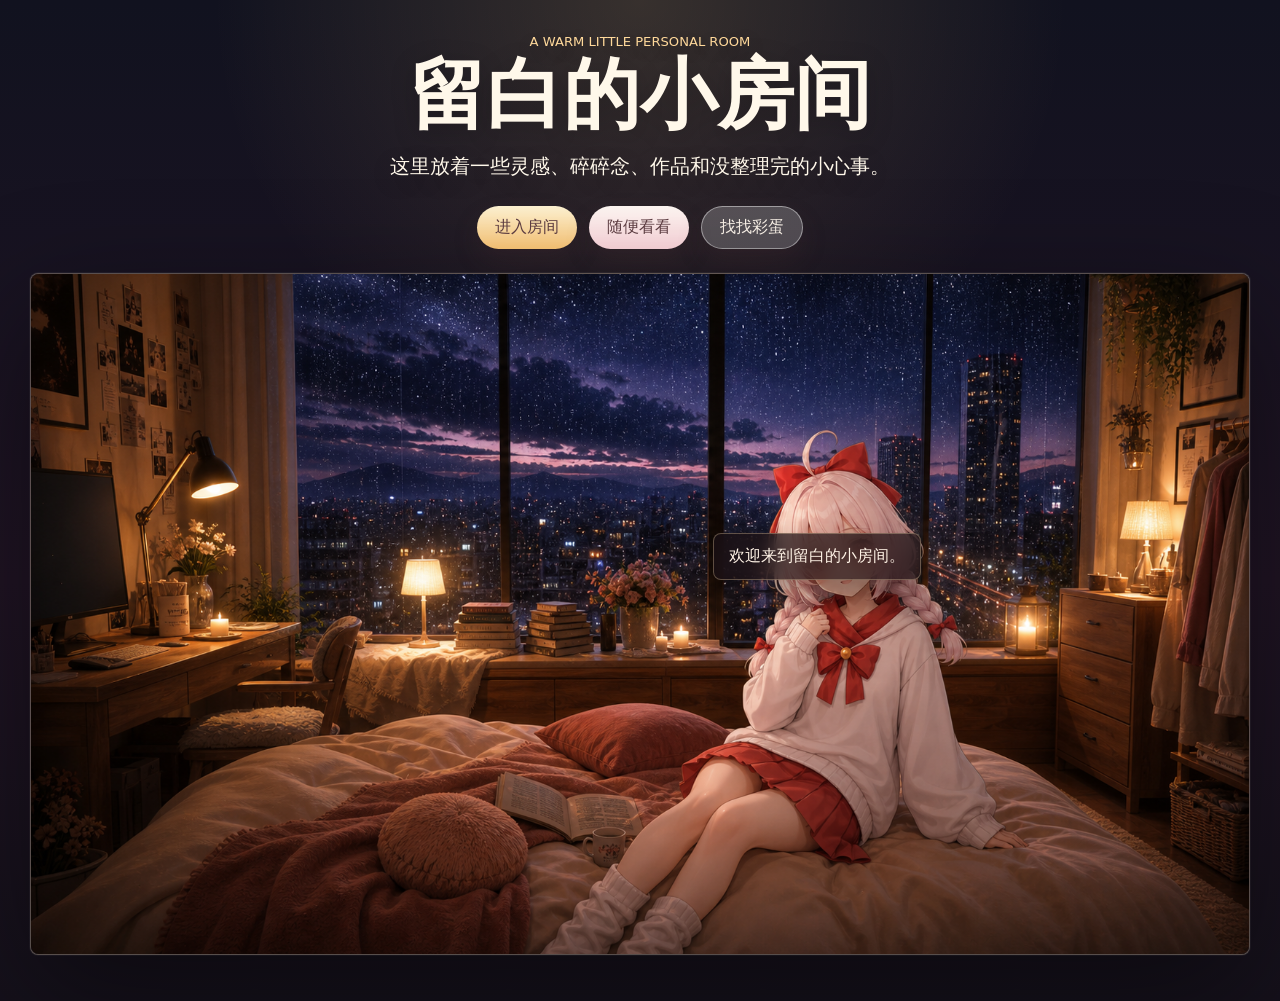
==== commit e912226c: "Load improved hotspot stylesheet" ====
--- a/index.html
+++ b/index.html
@@ -5,6 +5,7 @@
   <meta name="viewport" content="width=device-width, initial-scale=1.0">
   <title>留白的小房间</title>
   <link rel="stylesheet" href="style.css">
+  <link rel="stylesheet" href="hotspots.css">
 </head>
 <body>
   <main class="page-shell">
@@ -90,7 +91,7 @@
           <span class="item-label">秘密抽屉</span>
         </button>
 
-        <button class="room-item lamp" id="lampToggle" aria-label="台灯：切换星空和日出">
+        <button class="room-item lamp" id="lampToggle" aria-label="左边桌子上的台灯：切换星空和日出">
           <span class="lamp-shade"></span>
           <span class="lamp-light"></span>
           <span class="lamp-stem"></span>
@@ -142,4 +143,4 @@
 
   <script src="script.js"></script>
 </body>
-</html>
+</html>
--- a/hotspots.css
+++ b/hotspots.css
@@ -0,0 +1,200 @@
+/* Better interaction boundaries: use soft rectangular/rounded hotspots instead of polygon clips. */
+.room-item,
+#warma.warma {
+  clip-path: none !important;
+  border-radius: 14px !important;
+  background: transparent !important;
+  box-shadow: none !important;
+  -webkit-tap-highlight-color: transparent;
+  touch-action: manipulation;
+}
+
+.room-item::after,
+#warma.warma::after {
+  content: "";
+  position: absolute;
+  inset: 0;
+  border-radius: inherit;
+  background: rgba(255, 218, 148, 0);
+  box-shadow: inset 0 0 0 0 rgba(255, 232, 184, 0);
+  transition: background 160ms ease, box-shadow 160ms ease, transform 160ms ease;
+  pointer-events: none;
+}
+
+.room-item:hover::after,
+.room-item:focus-visible::after,
+#warma.warma:hover::after,
+#warma.warma:focus-visible::after {
+  background: radial-gradient(ellipse at center, rgba(255, 216, 142, 0.16), rgba(255, 216, 142, 0.045) 58%, transparent 76%);
+  box-shadow: inset 0 0 0 1px rgba(255, 232, 184, 0.28);
+}
+
+.room-item:active::after,
+#warma.warma:active::after {
+  transform: scale(0.985);
+  background: radial-gradient(ellipse at center, rgba(255, 216, 142, 0.23), rgba(255, 216, 142, 0.06) 60%, transparent 78%);
+}
+
+/* Desktop / landscape precise hotspots */
+.window {
+  left: 20% !important;
+  top: 5% !important;
+  width: 58% !important;
+  height: 45% !important;
+  border-radius: 12px !important;
+}
+
+.photo-wall {
+  left: 2.2% !important;
+  top: 19% !important;
+  width: 13% !important;
+  height: 23% !important;
+}
+
+.sticky-notes {
+  left: 7% !important;
+  top: 30% !important;
+  width: 9.5% !important;
+  height: 16% !important;
+}
+
+.desk {
+  left: 1% !important;
+  bottom: 24% !important;
+  width: 28% !important;
+  height: 23% !important;
+  border-radius: 18px !important;
+}
+
+.computer {
+  left: 2% !important;
+  bottom: 36.5% !important;
+  width: 12.5% !important;
+  height: 17% !important;
+  border-radius: 12px !important;
+}
+
+/* Day/night switch is now the lamp on the left desk. */
+.lamp {
+  left: 13.2% !important;
+  bottom: 37.2% !important;
+  width: 8.6% !important;
+  height: 16.5% !important;
+  border-radius: 999px 999px 16px 16px !important;
+}
+
+.lamp .item-label::after {
+  content: " · 切换昼夜";
+}
+
+.bed {
+  left: 1% !important;
+  bottom: 0 !important;
+  width: 67% !important;
+  height: 28% !important;
+  border-radius: 22px !important;
+}
+
+.drawer {
+  right: 2.8% !important;
+  left: auto !important;
+  bottom: 9% !important;
+  width: 15% !important;
+  height: 34% !important;
+  border-radius: 14px !important;
+}
+
+#warma.warma {
+  left: 57% !important;
+  bottom: 25% !important;
+  width: 18% !important;
+  height: 30% !important;
+  border-radius: 22px !important;
+}
+
+/* The wardrobe is hidden in the current baked-background version, so do not leave a dead clickable block. */
+.wardrobe {
+  display: none !important;
+  pointer-events: none !important;
+}
+
+@media (orientation: portrait) {
+  .window {
+    left: 12% !important;
+    top: 4% !important;
+    width: 74% !important;
+    height: 41% !important;
+  }
+
+  .photo-wall {
+    left: 4% !important;
+    top: 20% !important;
+    width: 18% !important;
+    height: 16% !important;
+  }
+
+  .sticky-notes {
+    left: 6% !important;
+    top: 33% !important;
+    width: 17% !important;
+    height: 13% !important;
+  }
+
+  .desk {
+    left: 2% !important;
+    bottom: 30% !important;
+    width: 36% !important;
+    height: 18% !important;
+  }
+
+  .computer {
+    left: 3% !important;
+    bottom: 40.5% !important;
+    width: 23% !important;
+    height: 12.5% !important;
+  }
+
+  .lamp {
+    left: 12% !important;
+    bottom: 37.5% !important;
+    width: 16% !important;
+    height: 13.5% !important;
+  }
+
+  .bed {
+    left: 0 !important;
+    bottom: 0 !important;
+    width: 74% !important;
+    height: 27% !important;
+  }
+
+  .drawer {
+    right: 1% !important;
+    bottom: 8% !important;
+    width: 24% !important;
+    height: 30% !important;
+  }
+
+  #warma.warma {
+    left: 55% !important;
+    bottom: 28% !important;
+    width: 29% !important;
+    height: 27% !important;
+  }
+}
+
+@media (max-width: 430px) and (orientation: portrait) {
+  .lamp {
+    left: 10% !important;
+    bottom: 37% !important;
+    width: 18% !important;
+    height: 14% !important;
+  }
+
+  #warma.warma {
+    left: 54% !important;
+    bottom: 28% !important;
+    width: 30% !important;
+    height: 27% !important;
+  }
+}
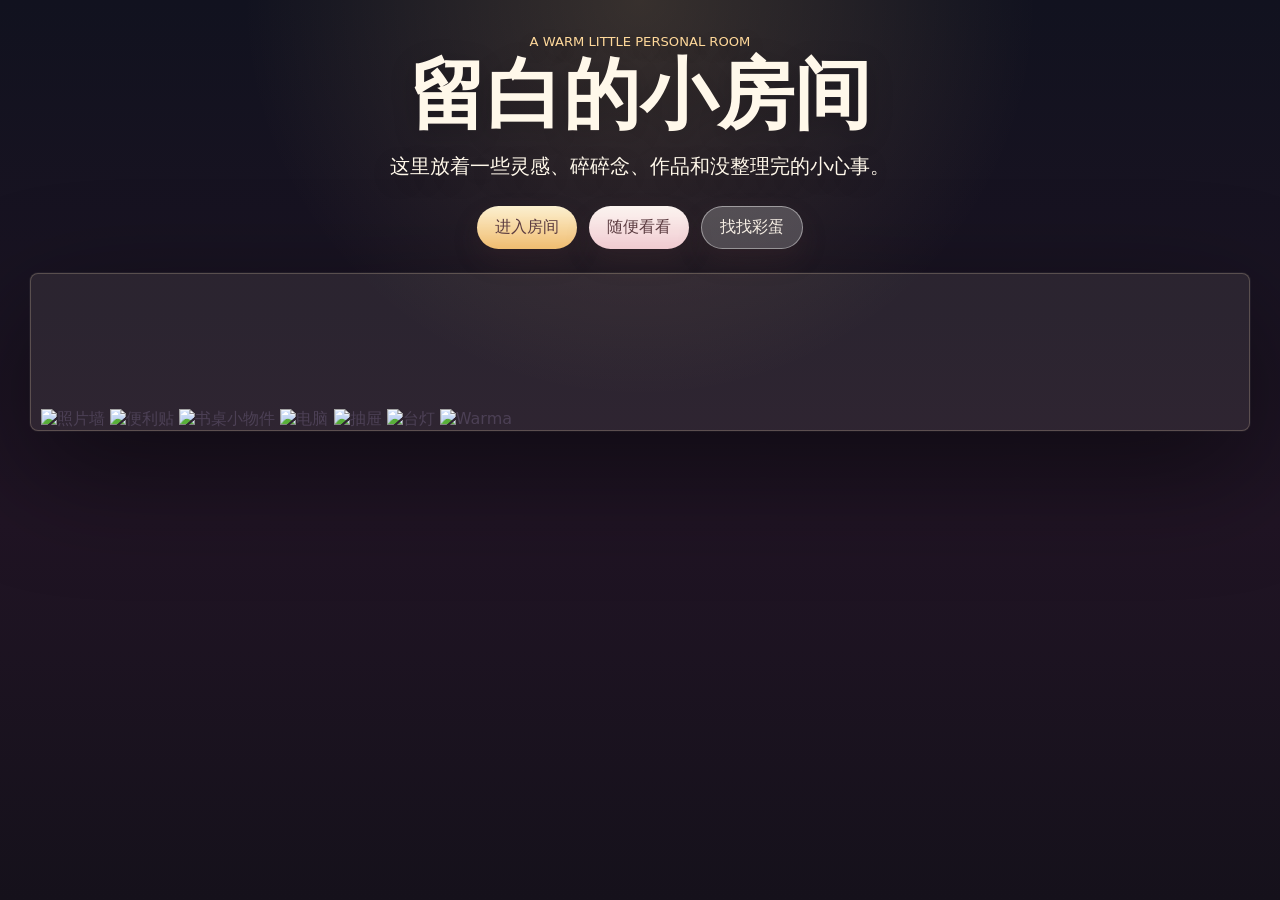
==== commit b6cd670a: "Switch room to layered canvas-ready markup" ====
--- a/index.html
+++ b/index.html
@@ -5,7 +5,7 @@
   <meta name="viewport" content="width=device-width, initial-scale=1.0">
   <title>留白的小房间</title>
   <link rel="stylesheet" href="style.css">
-  <link rel="stylesheet" href="hotspots.css">
+  <link rel="stylesheet" href="layers.css">
 </head>
 <body>
   <main class="page-shell">
@@ -21,92 +21,20 @@
     </section>
 
     <section class="room-wrap" aria-label="留白的小房间互动首页">
-      <div class="room" id="room">
-        <div class="wall-glow" aria-hidden="true"></div>
+      <div class="layer-room" id="room" aria-label="可互动的小房间">
+        <img class="room-layer bg-layer bg-night" id="bgNight" src="assets/layer-bg-night.png" alt="">
+        <img class="room-layer bg-layer bg-day" id="bgDay" src="assets/layer-bg-day.png" alt="">
+        <img class="room-layer object-layer" data-layer="photos" src="assets/layer-photos.png" alt="照片墙">
+        <img class="room-layer object-layer" data-layer="notes" src="assets/layer-notes.png" alt="便利贴">
+        <img class="room-layer object-layer" data-layer="desk" src="assets/layer-desk-items.png" alt="书桌小物件">
+        <img class="room-layer object-layer" data-layer="computer" src="assets/layer-computer.png" alt="电脑">
+        <img class="room-layer object-layer" data-layer="drawer" src="assets/layer-drawer.png" alt="抽屉">
+        <img class="room-layer object-layer" data-layer="lamp" src="assets/layer-lamp.png" alt="台灯">
+        <img class="room-layer object-layer" id="warmaLayer" data-layer="warma" src="assets/layer-warma-normal.png" alt="Warma">
+        <canvas id="hitCanvas" class="hit-canvas" aria-hidden="true"></canvas>
         <div class="room-fade-layer" id="roomFadeLayer" aria-hidden="true"></div>
-
-        <button class="room-item window" data-panel="window" aria-label="窗户：今日心情和今日天空">
-          <span class="night-sky">
-            <span class="moon"></span>
-            <span class="star star-a"></span>
-            <span class="star star-b"></span>
-            <span class="star star-c"></span>
-            <span class="cloud cloud-a"></span>
-            <span class="cloud cloud-b"></span>
-          </span>
-          <span class="window-frame"></span>
-          <span class="item-label">今日天空</span>
-        </button>
-
-        <button class="room-item photo-wall" data-panel="photos" aria-label="墙上照片：图片作品和照片收藏">
-          <span class="photo-card photo-one"></span>
-          <span class="photo-card photo-two"></span>
-          <span class="photo-card photo-three"></span>
-          <span class="item-label">照片墙</span>
-        </button>
-
-        <button class="room-item sticky-notes" data-panel="notes" aria-label="便利贴：灵感记录">
-          <span></span>
-          <span></span>
-          <span></span>
-          <span class="item-label">灵感便利贴</span>
-        </button>
-
-        <button class="room-item wardrobe" data-panel="wardrobe" aria-label="衣柜：Warma 换装图鉴">
-          <span class="wardrobe-door left-door"></span>
-          <span class="wardrobe-door right-door"></span>
-          <span class="handle handle-left"></span>
-          <span class="handle handle-right"></span>
-          <span class="item-label">换装图鉴</span>
-        </button>
-
-        <button class="room-item bed" data-panel="bed" aria-label="小床：碎碎念和日常短句">
-          <span class="pillow"></span>
-          <span class="blanket"></span>
-          <span class="bed-leg leg-left"></span>
-          <span class="bed-leg leg-right"></span>
-          <span class="item-label">碎碎念</span>
-        </button>
-
-        <button class="room-item desk" data-panel="desk" aria-label="书桌：网页项目和小工具">
-          <span class="desk-top"></span>
-          <span class="desk-leg left"></span>
-          <span class="desk-leg right"></span>
-          <span class="item-label">项目书桌</span>
-        </button>
-
-        <button class="room-item computer" data-panel="computer" aria-label="电脑：作品展示">
-          <span class="monitor">
-            <span class="screen-line"></span>
-            <span class="screen-dot"></span>
-          </span>
-          <span class="monitor-stand"></span>
-          <span class="keyboard"></span>
-          <span class="item-label">作品电脑</span>
-        </button>
-
-        <button class="room-item drawer" data-panel="drawer" aria-label="抽屉：隐藏彩蛋">
-          <span class="drawer-box"></span>
-          <span class="drawer-knob"></span>
-          <span class="item-label">秘密抽屉</span>
-        </button>
-
-        <button class="room-item lamp" id="lampToggle" aria-label="左边桌子上的台灯：切换星空和日出">
-          <span class="lamp-shade"></span>
-          <span class="lamp-light"></span>
-          <span class="lamp-stem"></span>
-          <span class="lamp-base"></span>
-          <span class="item-label">台灯</span>
-        </button>
-
-        <button class="room-item warma" id="warma" aria-label="Warma 小助手：点击换装并随机说一句话">
-          <img src="assets/warma-integrated.png" alt="" class="warma-art">
-          <span class="item-label">Warma</span>
-        </button>
-
-        <div class="speech-bubble" id="speechBubble" aria-live="polite">
-          欢迎来到留白的小房间。
-        </div>
+        <div class="hit-label" id="hitLabel" aria-hidden="true"></div>
+        <div class="speech-bubble" id="speechBubble" aria-live="polite">欢迎来到留白的小房间。</div>
       </div>
     </section>
   </main>
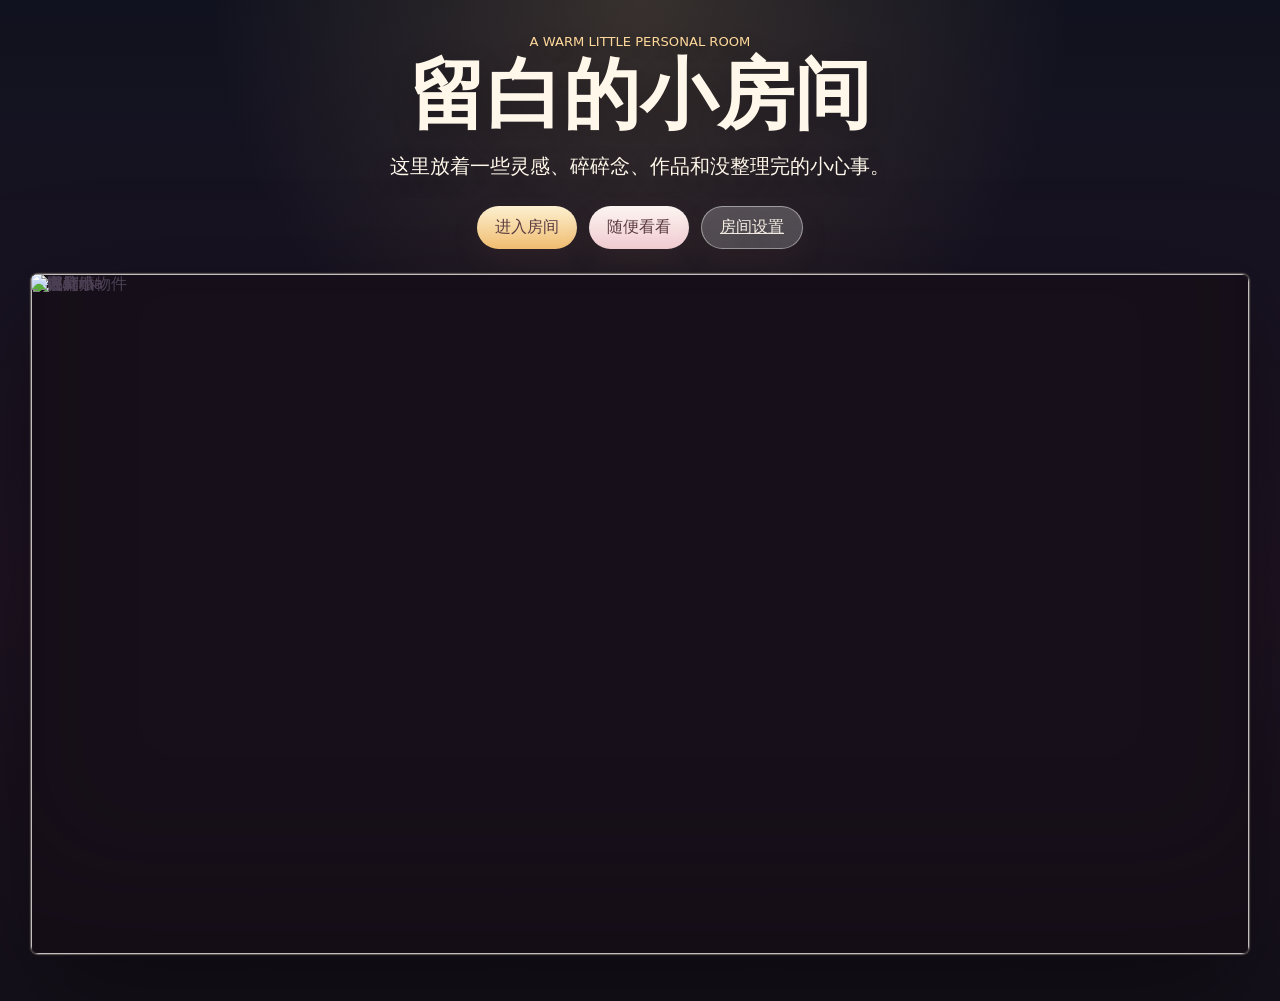
==== commit 65ff933b: "Remove developer panel and link admin page" ====
--- a/index.html
+++ b/index.html
@@ -10,13 +10,13 @@
 <body>
   <main class="page-shell">
     <section class="intro" aria-labelledby="site-title">
-      <p class="eyebrow">A warm little personal room</p>
+      <p class="eyebrow" id="siteEyebrow">A warm little personal room</p>
       <h1 id="site-title">留白的小房间</h1>
-      <p class="subtitle">这里放着一些灵感、碎碎念、作品和没整理完的小心事。</p>
+      <p class="subtitle" id="siteSubtitle">这里放着一些灵感、碎碎念、作品和没整理完的小心事。</p>
       <div class="hero-actions" aria-label="首页操作">
         <button class="soft-button" data-action="enter">进入房间</button>
         <button class="soft-button secondary" data-action="random-room">随便看看</button>
-        <button class="soft-button ghost" data-action="drawer">找找彩蛋</button>
+        <a class="soft-button ghost" href="admin.html">房间设置</a>
       </div>
     </section>
 
@@ -24,12 +24,11 @@
       <div class="layer-room" id="room" aria-label="可互动的小房间">
         <img class="room-layer bg-layer bg-night" id="bgNight" src="assets/layer-bg-night.png" alt="">
         <img class="room-layer bg-layer bg-day" id="bgDay" src="assets/layer-bg-day.png" alt="">
-        <img class="room-layer object-layer" data-layer="photos" src="assets/layer-photos.png" alt="照片墙">
-        <img class="room-layer object-layer" data-layer="notes" src="assets/layer-notes.png" alt="便利贴">
-        <img class="room-layer object-layer" data-layer="desk" src="assets/layer-desk-items.png" alt="书桌小物件">
-        <img class="room-layer object-layer" data-layer="computer" src="assets/layer-computer.png" alt="电脑">
-        <img class="room-layer object-layer" data-layer="drawer" src="assets/layer-drawer.png" alt="抽屉">
-        <img class="room-layer object-layer" data-layer="lamp" src="assets/layer-lamp.png" alt="台灯">
+        <img class="room-layer object-layer" data-layer="photos" id="photosLayer" src="assets/layer-photos.png" alt="照片墙">
+        <img class="room-layer object-layer" data-layer="notes" id="notesLayer" src="assets/layer-notes.png" alt="便利贴">
+        <img class="room-layer object-layer" data-layer="desk" id="deskLayer" src="assets/layer-desk-items.png" alt="书桌小物件">
+        <img class="room-layer object-layer" data-layer="computer" id="computerLayer" src="assets/layer-computer.png" alt="电脑">
+        <img class="room-layer object-layer" data-layer="lamp" id="lampLayer" src="assets/layer-lamp.png" alt="台灯">
         <img class="room-layer object-layer" id="warmaLayer" data-layer="warma" src="assets/layer-warma-normal.png" alt="Warma">
         <canvas id="hitCanvas" class="hit-canvas" aria-hidden="true"></canvas>
         <div class="room-fade-layer" id="roomFadeLayer" aria-hidden="true"></div>
@@ -48,27 +47,6 @@
     </div>
   </div>
 
-  <div class="developer-panel" id="developerPanel" aria-hidden="true" role="dialog" aria-modal="true" aria-labelledby="developerTitle">
-    <div class="developer-card">
-      <div class="developer-head">
-        <div>
-          <p class="modal-kicker">Hidden console</p>
-          <h2 id="developerTitle">开发者数据面板</h2>
-        </div>
-        <button class="icon-button" id="closeDeveloper" type="button" aria-label="关闭开发者面板">×</button>
-      </div>
-      <p class="developer-help">在这里编辑房间数据 JSON。点击“应用修改”后会立即刷新页面内容。</p>
-      <textarea id="dataEditor" spellcheck="false" aria-label="网站数据 JSON 编辑器"></textarea>
-      <p class="developer-status" id="developerStatus" aria-live="polite">连续点击秘密抽屉 5 次可以再次打开这里。</p>
-      <div class="developer-actions">
-        <button class="soft-button" id="applyData" type="button">应用修改</button>
-        <button class="soft-button secondary" id="exportData" type="button">导出 JSON</button>
-        <button class="soft-button secondary" id="importData" type="button">导入 JSON</button>
-        <button class="soft-button ghost" id="resetData" type="button">重置默认</button>
-      </div>
-    </div>
-  </div>
-
   <script src="script.js"></script>
 </body>
-</html>+</html>
--- a/layers.css
+++ b/layers.css
@@ -0,0 +1,171 @@
+/* Layered room mode. Each object is a full-size transparent PNG layer. */
+.layer-room {
+  position: relative;
+  aspect-ratio: 16 / 9;
+  width: 100%;
+  min-height: 430px;
+  overflow: hidden;
+  border-radius: 8px;
+  background: #17101a;
+  isolation: isolate;
+  cursor: default;
+  box-shadow:
+    inset 0 0 0 1px rgba(255, 255, 255, 0.08),
+    inset 0 -90px 110px rgba(16, 10, 12, 0.22);
+}
+
+.room,
+.room-item {
+  display: none !important;
+}
+
+.room-layer,
+.hit-canvas,
+.room-fade-layer {
+  position: absolute;
+  inset: 0;
+  width: 100%;
+  height: 100%;
+}
+
+.room-layer {
+  object-fit: cover;
+  object-position: center;
+  user-select: none;
+  -webkit-user-drag: none;
+  pointer-events: none;
+}
+
+.bg-layer {
+  z-index: 0;
+  opacity: 1;
+  transition: opacity 820ms ease;
+}
+
+.bg-day {
+  opacity: 0;
+}
+
+body.day-mode .bg-night {
+  opacity: 0;
+}
+
+body.day-mode .bg-day {
+  opacity: 1;
+}
+
+.object-layer {
+  z-index: 3;
+  opacity: 1;
+  transition: opacity 220ms ease, filter 220ms ease;
+}
+
+.object-layer.is-hovered {
+  filter: drop-shadow(0 0 18px rgba(255, 218, 142, 0.42));
+}
+
+.room-fade-layer {
+  z-index: 6;
+  opacity: 0;
+  background-position: center;
+  background-size: cover;
+  background-repeat: no-repeat;
+  transition: opacity 820ms ease;
+  pointer-events: none;
+}
+
+.hit-canvas {
+  z-index: 7;
+  opacity: 0;
+  pointer-events: none;
+}
+
+.hit-label {
+  position: absolute;
+  z-index: 9;
+  display: none;
+  transform: translate(-50%, -130%);
+  padding: 5px 10px;
+  border-radius: 999px;
+  color: #fff6e8;
+  background: rgba(30, 19, 23, 0.68);
+  border: 1px solid rgba(255, 225, 175, 0.34);
+  box-shadow: 0 12px 26px rgba(0, 0, 0, 0.28);
+  backdrop-filter: blur(8px);
+  font-size: 0.76rem;
+  white-space: nowrap;
+  pointer-events: none;
+}
+
+.hit-label.is-visible {
+  display: block;
+}
+
+.speech-bubble {
+  z-index: 10;
+  left: 56%;
+  bottom: 55%;
+  color: #fff3e6;
+  background: rgba(26, 16, 21, 0.7);
+  border: 1px solid rgba(255, 226, 178, 0.3);
+  box-shadow: 0 16px 34px rgba(0, 0, 0, 0.36);
+  backdrop-filter: blur(10px);
+}
+
+.layer-room.is-ready {
+  cursor: pointer;
+}
+
+.layer-room.is-waiting {
+  cursor: progress;
+}
+
+@media (orientation: landscape) {
+  .page-shell {
+    width: min(1220px, calc(100% - 32px));
+  }
+
+  .layer-room {
+    max-height: calc(100vh - 220px);
+  }
+}
+
+@media (orientation: portrait) {
+  .page-shell {
+    width: min(100% - 18px, 720px);
+    padding-top: 18px;
+  }
+
+  .layer-room {
+    aspect-ratio: auto;
+    height: min(86vh, 980px);
+    min-height: 650px;
+  }
+
+  .room-layer,
+  .room-fade-layer {
+    object-fit: cover;
+    object-position: 46% center;
+    background-position: 46% center;
+  }
+
+  .speech-bubble {
+    left: 15%;
+    right: 8%;
+    bottom: 45%;
+    max-width: none;
+  }
+}
+
+@media (max-width: 430px) and (orientation: portrait) {
+  .layer-room {
+    height: min(84vh, 860px);
+    min-height: 610px;
+  }
+
+  .room-layer,
+  .room-fade-layer {
+    object-position: 45% center;
+    background-position: 45% center;
+  }
+}
